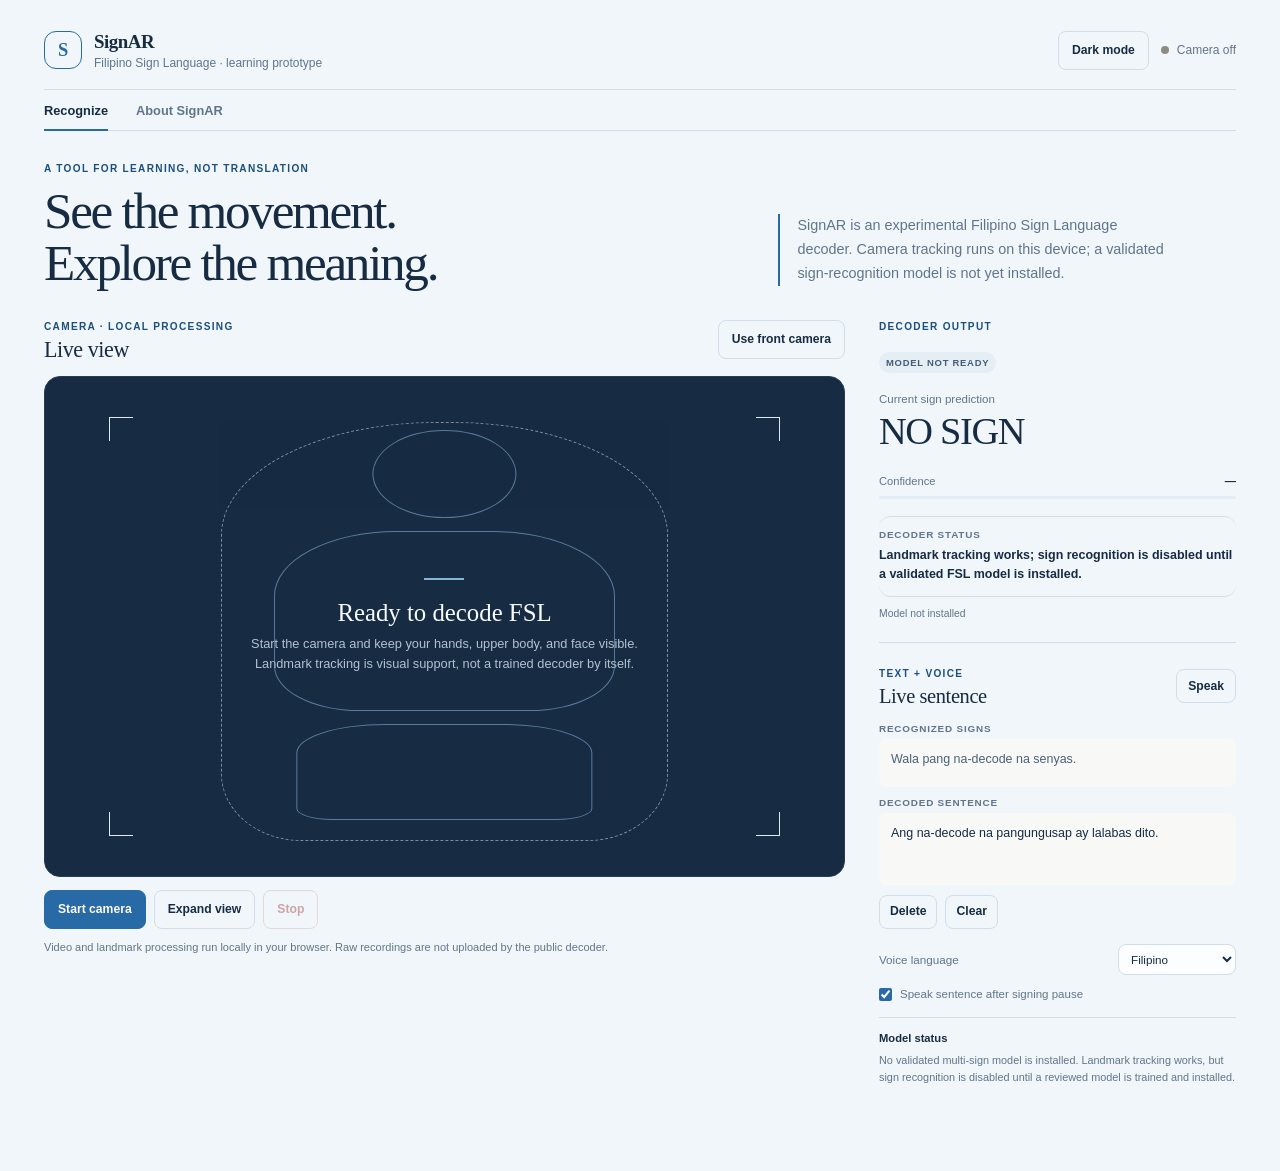
==== SignLanguageAR/index.html @ 0f5cf1ee "Add files via upload" ====
<!DOCTYPE html>
<html lang="fil">
<head>
  <meta charset="UTF-8" />
  <meta name="viewport" content="width=device-width, initial-scale=1, viewport-fit=cover" />
  <meta name="theme-color" content="#286aa5" />
  <meta name="apple-mobile-web-app-capable" content="yes" />
  <meta name="apple-mobile-web-app-status-bar-style" content="black-translucent" />
  <meta name="description" content="SignAR: real-time recognition and augmented reality visualization of Filipino Sign Language for interactive learning and communication." />
  <script src="theme.js"></script>
  <link rel="manifest" href="manifest.webmanifest" />
  <link rel="icon" href="icons/icon.svg" type="image/svg+xml" />
  <link rel="apple-touch-icon" href="icons/icon.svg" />
  <link rel="stylesheet" href="style.css" />
  <title>SignAR | FSL Decoder</title>
</head>
<body>
  <div class="app-shell">
    <header class="topbar">
      <div class="brand">
        <div class="brand-mark" aria-hidden="true">S</div>
        <div><h1>SignAR</h1><p>Filipino Sign Language · learning prototype</p></div>
      </div>
      <div class="top-actions">
        <button class="secondary-btn theme-toggle" id="themeToggle" type="button" aria-label="Switch to dark mode">Dark mode</button>
        <button class="secondary-btn install-btn" id="installBtn" hidden>Install app</button>
        <div class="status-pill" id="cameraStatus"><span></span> Camera off</div>
      </div>
    </header>

    <nav class="main-nav" aria-label="SignAR sections">
      <button class="nav-btn active" data-target="recognizeSection">Recognize</button>
      <button class="nav-btn" data-target="aboutSection">About SignAR</button>
    </nav>

    <main>
      <section id="recognizeSection" class="page-section active-section">
        <div class="intro-banner">
          <div class="intro-copy">
            <span class="eyebrow">A TOOL FOR LEARNING, NOT TRANSLATION</span>
            <h2>See the movement.<br>Explore the meaning.</h2>
          </div>
          <p class="intro-note">SignAR is an experimental Filipino Sign Language decoder. Camera tracking runs on this device; a validated sign-recognition model is not yet installed.</p>
        </div>

        <div class="dashboard">
          <section class="camera-card">
            <div class="section-heading">
              <div><span class="eyebrow">CAMERA · LOCAL PROCESSING</span><h2>Live view</h2></div>
              <button class="secondary-btn" id="switchCameraBtn">Use back camera</button>
            </div>

            <div class="camera-stage" id="cameraStage">
              <video id="video" autoplay playsinline muted></video>
              <canvas id="handCanvas" class="hand-canvas"></canvas>
              <canvas id="poseCanvas" class="hand-canvas pose-canvas" aria-hidden="true"></canvas>
              <div class="position-guide" id="positionGuide" aria-hidden="true"><span></span><span></span><span></span></div>
              <div class="ar-overlay" id="arOverlay">
                <div class="ar-title">FSL</div>
                <div class="ar-sign" id="arSign">Waiting for a sign</div>
                <div class="ar-meaning" id="arMeaning">Show a supported Filipino Sign Language gesture.</div>
              </div>
              <div class="tracking-badge" id="trackingBadge">TRACKING: SEARCHING</div>
              <div class="camera-placeholder" id="cameraPlaceholder">
                <div class="hand-icon" aria-hidden="true"></div>
                <h3>Ready to decode FSL</h3>
                <p>Start the camera and keep your hands, upper body, and face visible. Landmark tracking is visual support, not a trained decoder by itself.</p>
              </div>
              <div class="scan-frame"><span></span><span></span><span></span><span></span></div>
              <div class="live-badge" id="liveBadge">LIVE TRACKING</div>
            </div>

            <div class="camera-actions">
              <button class="primary-btn" id="startCameraBtn">Start camera</button>
              <button class="secondary-btn" id="fullscreenBtn">Expand view</button>
              <button class="danger-btn" id="stopCameraBtn" disabled>Stop</button>
            </div>
            <p class="privacy-note">Video and landmark processing run locally in your browser. Raw recordings are not uploaded by the public decoder.</p>
          </section>

          <aside class="result-column">
            <section class="result-card">
              <span class="eyebrow">DECODER OUTPUT</span>
              <div class="recognition-state" id="recognitionState">SEARCHING</div>
              <div class="result-label">Current sign prediction</div>
              <div class="detected-sign" id="detectedSign">NO SIGN</div>
              <div class="confidence-row"><span>Confidence</span><strong id="confidenceValue">0%</strong></div>
              <div class="progress"><div id="confidenceBar"></div></div>
              <div class="translation-box"><span>Decoder status</span><strong id="translationText">Trained FSL model not installed yet.</strong></div>
              <div class="type-pill" id="typePill">Automatic</div>
            </section>

            <section class="sentence-card">
              <div class="section-heading compact">
                <div><span class="eyebrow">TEXT + VOICE</span><h3>Live sentence</h3></div>
                <button class="secondary-btn speak-btn" id="speakBtn" title="Speak sentence">Speak</button>
              </div>
              <div class="sentence-block">
                <span class="sentence-label">Recognized signs</span>
                <div class="raw-output" id="rawOutput">No confirmed gestures yet.</div>
              </div>
              <div class="sentence-block clean-block">
                <span class="sentence-label">Decoded sentence</span>
                <div class="sentence-output" id="sentenceOutput">Your decoded sentence will appear here.</div>
              </div>
              <div class="sentence-actions">
                <button class="secondary-btn" id="deleteBtn">Delete</button>
                <button class="secondary-btn" id="clearSentenceBtn">Clear</button>
              </div>
              <div class="voice-controls">
                <label class="voice-language" for="voiceLanguage"><span>Voice language</span>
                  <select id="voiceLanguage"><option value="fil" selected>Filipino</option></select>
                </label>
                <label class="speech-toggle"><input type="checkbox" id="autoSpeakToggle" checked /> <span>Speak sentence after signing pause</span></label>
              </div>
              <div class="model-note"><strong>Model status</strong><span id="modelStatus">No validated multi-sign model is installed. Landmark tracking works, but sign recognition is disabled until a reviewed model is trained and installed.</span></div>
            </section>
          </aside>
        </div>
      </section>

      <section id="aboutSection" class="page-section">
        <div class="about-grid">
          <article class="info-card card"><span class="eyebrow">CURRENT STATUS</span><h2>What is SignAR?</h2><p>SignAR is a browser-based Filipino Sign Language decoder prototype. This development version tracks the signer’s hands, body pose, and selected face landmarks, then normalizes their movement into a temporal model input. It does not claim to decode words reliably until the trained model has been built from verified FSL examples and evaluated with unseen signers.</p></article>
          <article class="info-card card"><span class="eyebrow">DECODER PIPELINE</span><h2>How the prototype works</h2><ul><li><strong>Camera:</strong> captures a local video stream without uploading it.</li><li><strong>MediaPipe Holistic:</strong> tracks hands, body pose, and selected face landmarks.</li><li><strong>Shared normalizer:</strong> converts tracking results into 456 values per sampled frame.</li><li><strong>TensorFlow.js:</strong> loads labels and output dimensions from a compatible, validated model manifest.</li><li><strong>Sentence and voice:</strong> appends predicted signs and speaks the sentence after a short pause.</li></ul><p><strong>Model status:</strong> no validated model is installed; sign predictions are unavailable.</p></article>
          <article class="info-card card"><span class="eyebrow">TARGET USERS</span><h2>Who SignAR supports</h2><ul><li>K–12 and secondary students learning Filipino Sign Language.</li><li>Teachers and educators supporting inclusive classroom communication.</li><li>Deaf students who may benefit when classmates and teachers understand more FSL.</li><li>Schools and institutions promoting accessible and inclusive learning.</li></ul></article>
          <article class="info-card card"><span class="eyebrow">EDUCATION + SOCIAL RELEVANCE</span><h2>Why it matters</h2><p>The proposal positions SignAR as an interactive learning and awareness tool intended to support inclusive education and reduce communication barriers between Deaf and non-Deaf individuals.</p><div class="sdg-list"><span>SDG 4 · Quality Education</span><span>SDG 10 · Reduced Inequalities</span><span>SDG 9 · Industry, Innovation and Infrastructure</span></div></article>
        </div>
      </section>
    </main>
  </div>

  <div class="toast" id="toast"></div>
  <script src="./shared/fsl-features.js"></script>
  <script src="script.js"></script>
</body>
</html>
---- SignLanguageAR/style.css ----
:root {
  color-scheme: light;
  --paper: #f1f6fb;
  --surface: #fbfdff;
  --surface-muted: #e4edf5;
  --ink: #172b42;
  --muted: #61758a;
  --rule: #d1dde9;
  --accent: #286aa5;
  --accent-dark: #1b4f7d;
  --green: #4e7862;
  --danger: #a64b50;
  --focus-ring: rgba(40, 106, 165, .32);
  --status-off: #8b8d82;
  --button-accent: #286aa5;
  --button-accent-hover: #1b4f7d;
  --button-accent-text: #fffaf3;
  --stage-bg: #172b42;
  --stage-border: #263d55;
  --stage-text: #d4e0eb;
  --stage-heading: #f7fbff;
  --stage-muted: #b3c2d0;
  --stage-accent: #85b4da;
  --badge-bg: rgba(23, 43, 66, .9);
  --badge-detected: rgba(49, 91, 73, .94);
  --danger-border: #d9b8af;
  --danger-hover-bg: #f3e7e2;
  --warning-accent: #ad741e;
  --warning-bg: #f1e8d4;
  --warning-text: #755019;
  --warning-state-text: #80591c;
  --state-bg: #e5edf5;
  --state-text: #465e75;
  --success-bg: #e2e9df;
  --success-text: #3e6349;
  --output-bg: rgba(251, 250, 246, .72);
  --output-text: #4b6176;
  --info-text: #4f6479;
  --guide-border: rgba(207, 225, 239, .7);
  --guide-ring: rgba(135, 180, 218, .76);
  --overlay-border: rgba(220, 232, 242, .38);
  --overlay-bg: rgba(23, 43, 66, .9);
  --overlay-text: #f7fbff;
  --overlay-title: #a8c9e4;
  --overlay-muted: #d3e0eb;
  --toast-bg: var(--ink);
  --toast-text: var(--surface);
  --serif: Georgia, "Times New Roman", serif;
  --sans: "Segoe UI", "Helvetica Neue", Arial, sans-serif;
}

:root[data-theme="dark"] {
  color-scheme: dark;
  --paper: #0d1928;
  --surface: #15283c;
  --surface-muted: #20384f;
  --ink: #edf5fb;
  --muted: #a6bacb;
  --rule: #304b64;
  --accent: #8dbce0;
  --accent-dark: #b7d5eb;
  --green: #9ccdb5;
  --danger: #e3969a;
  --focus-ring: rgba(114, 169, 210, .55);
  --status-off: #71869b;
  --button-accent: #286aa5;
  --button-accent-hover: #1b4f7d;
  --button-accent-text: #ffffff;
  --stage-bg: #071523;
  --stage-border: #2d4961;
  --stage-text: #dce8f2;
  --stage-heading: #f7fbff;
  --stage-muted: #b3c2d0;
  --stage-accent: #85b4da;
  --badge-bg: rgba(7, 21, 35, .9);
  --badge-detected: rgba(34, 74, 57, .96);
  --danger-border: #684149;
  --danger-hover-bg: #3a252d;
  --warning-accent: #d3ad65;
  --warning-bg: #433a28;
  --warning-text: #f0d7a4;
  --warning-state-text: #f0d7a4;
  --state-bg: #20384f;
  --state-text: #d2e1ed;
  --success-bg: #203d3a;
  --success-text: #9ccdb5;
  --output-bg: #12263b;
  --output-text: #c4d4e2;
  --info-text: #bdcedd;
  --guide-border: rgba(207, 225, 239, .38);
  --guide-ring: rgba(135, 180, 218, .62);
  --overlay-border: rgba(220, 232, 242, .28);
  --overlay-bg: rgba(7, 21, 35, .94);
  --overlay-text: #f7fbff;
  --overlay-title: #a8c9e4;
  --overlay-muted: #d3e0eb;
  --toast-bg: #e8f1f8;
  --toast-text: #172b42;
}

* { box-sizing: border-box; }

html {
  background: var(--paper);
  scroll-behavior: smooth;
}

body {
  min-height: 100vh;
  margin: 0;
  padding: env(safe-area-inset-top) 0 env(safe-area-inset-bottom);
  background: var(--paper);
  color: var(--ink);
  font-family: var(--sans);
  -webkit-font-smoothing: antialiased;
}

button, input, select { font: inherit; }
button { cursor: pointer; }
button:disabled { cursor: not-allowed; opacity: .48; }
button:focus-visible, select:focus-visible, input:focus-visible {
  outline: 3px solid var(--focus-ring);
  outline-offset: 3px;
}
[hidden] { display: none !important; }

.app-shell {
  width: min(1440px, calc(100% - clamp(32px, 7vw, 88px)));
  margin: 0 auto;
  padding: 28px 0 64px;
}

.topbar {
  min-height: 62px;
  display: flex;
  flex-wrap: wrap;
  align-items: center;
  justify-content: space-between;
  gap: 20px;
  border-bottom: 1px solid var(--rule);
  padding-bottom: 17px;
}

.brand { display: flex; align-items: center; gap: 12px; }
.brand-mark {
  width: 38px;
  height: 38px;
  display: grid;
  place-items: center;
  border: 1px solid var(--accent);
  color: var(--accent);
  font: 700 1.15rem var(--serif);
}
.brand h1 {
  margin: 0;
  font: 700 1.18rem var(--serif);
  letter-spacing: -.025em;
}
.brand p { margin: 3px 0 0; color: var(--muted); font-size: .75rem; }
.top-actions { display: flex; align-items: center; justify-content: flex-end; gap: 12px; flex-wrap: wrap; }

.status-pill {
  display: inline-flex;
  align-items: center;
  gap: 8px;
  color: var(--muted);
  font-size: .75rem;
  white-space: nowrap;
}
.status-pill span {
  width: 8px;
  height: 8px;
  border-radius: 50%;
  background: var(--status-off);
}
.status-pill.online { color: var(--green); }
.status-pill.online span { background: var(--green); }

.main-nav {
  display: flex;
  gap: 28px;
  margin: 0 0 27px;
  border-bottom: 1px solid var(--rule);
}
.nav-btn {
  position: relative;
  padding: 13px 0 12px;
  border: 0;
  background: transparent;
  color: var(--muted);
  font-size: .8rem;
  font-weight: 650;
}
.nav-btn.active { color: var(--ink); }
.nav-btn.active::after {
  position: absolute;
  right: 0;
  bottom: -1px;
  left: 0;
  height: 2px;
  background: var(--accent);
  content: "";
}
.page-section { display: none; }
.page-section.active-section { display: block; }

.intro-banner {
  display: grid;
  grid-template-columns: minmax(0, 1.2fr) minmax(250px, .8fr);
  align-items: end;
  gap: 48px;
  padding: 0 0 26px;
}
.eyebrow {
  color: var(--accent-dark);
  font-size: .63rem;
  font-weight: 750;
  letter-spacing: .13em;
  line-height: 1.4;
  text-transform: uppercase;
}
.intro-banner h2 {
  margin: 9px 0 0;
  font: 400 clamp(2.15rem, 4vw, 3.65rem)/1.02 var(--serif);
  letter-spacing: -.045em;
}
.intro-note {
  max-width: 390px;
  margin: 0 0 4px;
  padding-left: 17px;
  border-left: 2px solid var(--accent);
  color: var(--muted);
  font-size: .9rem;
  line-height: 1.65;
}

.dashboard {
  display: grid;
  grid-template-columns: minmax(0, 1.75fr) minmax(310px, .78fr);
  align-items: start;
  gap: 34px;
}
.camera-card { min-width: 0; }
.section-heading {
  display: flex;
  align-items: center;
  justify-content: space-between;
  gap: 16px;
  margin-bottom: 13px;
}
.section-heading h2, .section-heading h3 {
  margin: 3px 0 0;
  font: 400 1.38rem/1.2 var(--serif);
  letter-spacing: -.02em;
}
.section-heading h3 { font-size: 1.28rem; }
.section-heading.compact { margin-bottom: 14px; }

.camera-stage {
  position: relative;
  overflow: hidden;
  width: 100%;
  min-width: 0;
  aspect-ratio: 16 / 10;
  border: 1px solid var(--stage-border);
  background: var(--stage-bg);
}
video { display: none; width: 100%; height: 100%; object-fit: cover; }
video.active { display: block; }
video.mirror { transform: scaleX(-1); }
.camera-placeholder {
  position: absolute;
  inset: 0;
  display: flex;
  flex-direction: column;
  align-items: center;
  justify-content: center;
  padding: 24px;
  color: var(--stage-text);
  text-align: center;
}
.camera-placeholder h3 {
  margin: 0 0 7px;
  color: var(--stage-heading);
  font: 400 1.55rem var(--serif);
}
.camera-placeholder p {
  max-width: 430px;
  margin: 0;
  color: var(--stage-muted);
  font-size: .8rem;
  line-height: 1.6;
}
.hand-icon {
  width: 40px;
  height: 2px;
  margin-bottom: 19px;
  background: var(--stage-accent);
}
.hand-canvas {
  position: absolute;
  z-index: 3;
  inset: 0;
  width: 100%;
  height: 100%;
  pointer-events: none;
}
.hand-canvas.mirror { transform: scaleX(-1); }
.scan-frame {
  position: absolute;
  z-index: 2;
  inset: 8%;
  pointer-events: none;
}
.scan-frame span { position: absolute; width: 24px; height: 24px; }
.scan-frame span:nth-child(1) { top: 0; left: 0; border-top: 1px solid #dce8f2; border-left: 1px solid #dce8f2; }
.scan-frame span:nth-child(2) { top: 0; right: 0; border-top: 1px solid #dce8f2; border-right: 1px solid #dce8f2; }
.scan-frame span:nth-child(3) { bottom: 0; left: 0; border-bottom: 1px solid #dce8f2; border-left: 1px solid #dce8f2; }
.scan-frame span:nth-child(4) { right: 0; bottom: 0; border-right: 1px solid #dce8f2; border-bottom: 1px solid #dce8f2; }
.tracking-badge, .live-badge {
  position: absolute;
  z-index: 5;
  top: 13px;
  display: none;
  padding: 6px 8px;
  background: var(--badge-bg);
  color: var(--stage-heading);
  font-size: .59rem;
  font-weight: 700;
  letter-spacing: .08em;
}
.tracking-badge { right: 13px; }
.live-badge { left: 13px; }
.tracking-badge.show, .live-badge.show { display: block; }
.tracking-badge.detected { background: var(--badge-detected); }
.camera-stage:fullscreen { width: 100vw; height: 100vh; aspect-ratio: auto; }
.camera-stage:fullscreen video, .camera-stage:fullscreen canvas { width: 100%; height: 100%; }

.camera-actions, .sentence-actions { display: flex; flex-wrap: wrap; gap: 8px; }
.camera-actions { margin-top: 13px; }
.primary-btn, .secondary-btn, .danger-btn {
  min-height: 39px;
  padding: 9px 13px;
  border: 1px solid var(--rule);
  border-radius: 2px;
  background: transparent;
  color: var(--ink);
  font-size: .76rem;
  font-weight: 650;
  line-height: 1.2;
  transition: background-color .16s ease, border-color .16s ease, color .16s ease;
}
.primary-btn {
  border-color: var(--button-accent);
  background: var(--button-accent);
  color: var(--button-accent-text);
}
.primary-btn:hover:not(:disabled) { border-color: var(--button-accent-hover); background: var(--button-accent-hover); }
.secondary-btn:hover:not(:disabled) { border-color: var(--ink); background: var(--surface-muted); }
.danger-btn { border-color: var(--danger-border); color: var(--danger); }
.danger-btn:hover:not(:disabled) { border-color: var(--danger); background: var(--danger-hover-bg); }
.privacy-note {
  margin: 10px 0 0;
  color: var(--muted);
  font-size: .69rem;
  line-height: 1.5;
}
.result-column { min-width: 0; }
.result-card, .sentence-card {
  padding: 0 0 21px;
  border-bottom: 1px solid var(--rule);
}
.recognition-state {
  display: table;
  margin-top: 18px;
  padding: 5px 7px;
  background: var(--state-bg);
  color: var(--state-text);
  font-size: .59rem;
  font-weight: 750;
  letter-spacing: .08em;
}
.recognition-state.verifying { background: var(--warning-bg); color: var(--warning-state-text); }
.recognition-state.confirmed { background: var(--success-bg); color: var(--success-text); }
.recognition-state.locked { background: var(--state-bg); color: var(--state-text); }
.result-label {
  margin-top: 20px;
  color: var(--muted);
  font-size: .72rem;
}
.detected-sign {
  min-height: 48px;
  margin: 5px 0 17px;
  font: 400 clamp(1.7rem, 3vw, 2.45rem)/1.1 var(--serif);
  letter-spacing: -.035em;
  overflow-wrap: anywhere;
}
.confidence-row {
  display: flex;
  justify-content: space-between;
  color: var(--muted);
  font-size: .7rem;
}
.confidence-row strong { color: var(--ink); font-weight: 650; }
.progress { height: 3px; margin: 9px 0 17px; background: var(--surface-muted); }
.progress div {
  width: 0;
  height: 100%;
  background: var(--accent);
  transition: width .2s ease;
}
.translation-box {
  padding: 12px 0;
  border-top: 1px solid var(--rule);
  border-bottom: 1px solid var(--rule);
}
.translation-box span, .sentence-label {
  display: block;
  margin-bottom: 5px;
  color: var(--muted);
  font-size: .62rem;
  font-weight: 700;
  letter-spacing: .08em;
  text-transform: uppercase;
}
.translation-box strong { font-size: .78rem; font-weight: 600; line-height: 1.5; }
.type-pill {
  display: inline-block;
  margin-top: 11px;
  color: var(--muted);
  font-size: .65rem;
}
.sentence-card { padding-top: 20px; border-bottom: 0; }
.section-heading.compact {
  display: flex;
  flex-direction: row;
  align-items: center;
}
.speak-btn { min-height: 34px; padding: 6px 11px; }
.sentence-block { margin-top: 14px; }
.raw-output, .sentence-output {
  min-height: 48px;
  padding: 11px 12px;
  background: var(--output-bg);
  color: var(--output-text);
  font-size: .78rem;
  line-height: 1.55;
  overflow-wrap: anywhere;
}
.sentence-output { min-height: 72px; color: var(--ink); }
.clean-block { margin-top: 10px; }
.sentence-actions { margin-top: 10px; }
.sentence-actions .secondary-btn { min-height: 34px; padding: 6px 10px; }
.voice-controls { display: grid; gap: 9px; margin-top: 15px; }
.voice-language {
  display: flex;
  align-items: center;
  justify-content: space-between;
  gap: 12px;
  color: var(--muted);
  font-size: .73rem;
}
.voice-language select {
  min-width: 118px;
  padding: 7px 8px;
  border: 1px solid var(--rule);
  border-radius: 2px;
  background: var(--surface);
  color: var(--ink);
  font-size: .73rem;
}
.speech-toggle {
  display: flex;
  align-items: flex-start;
  gap: 8px;
  margin-top: 2px;
  color: var(--muted);
  font-size: .72rem;
  line-height: 1.45;
}
.speech-toggle input { margin: 2px 0 0; accent-color: var(--accent); }
.model-note {
  display: grid;
  gap: 4px;
  margin-top: 15px;
  padding-top: 12px;
  border-top: 1px solid var(--rule);
  color: var(--muted);
  font-size: .68rem;
  line-height: 1.55;
}
.model-note strong { color: var(--ink); font-size: .7rem; }
.model-note code, code {
  padding: 1px 4px;
  background: var(--surface-muted);
  color: var(--ink);
  font-family: Consolas, "Courier New", monospace;
  font-size: .9em;
}

.about-grid { display: grid; grid-template-columns: repeat(2, minmax(0, 1fr)); gap: 0 38px; }
.info-card { padding: 22px 0; border-bottom: 1px solid var(--rule); }
.info-card h2 {
  margin: 6px 0 11px;
  font: 400 1.65rem/1.15 var(--serif);
  letter-spacing: -.03em;
}
.info-card p, .info-card li {
  color: var(--info-text);
  font-size: .84rem;
  line-height: 1.7;
}
.info-card ul { margin: 0; padding-left: 18px; }
.info-card li + li { margin-top: 5px; }
.sdg-list { display: flex; flex-wrap: wrap; gap: 8px 15px; margin-top: 14px; }
.sdg-list span { color: var(--accent-dark); font-size: .7rem; font-weight: 650; }

.position-guide {
  position: absolute;
  z-index: 2;
  inset: 9% 22% 7%;
  opacity: .78;
  pointer-events: none;
  transition: opacity .25s ease;
}
.position-guide.is-hidden { opacity: 0; }
.position-guide::before {
  position: absolute;
  inset: 0;
  border: 1px dashed var(--guide-border);
  border-radius: 48% 48% 18% 18% / 27% 27% 16% 16%;
  content: "";
}
.position-guide span {
  position: absolute;
  top: 2%;
  left: 50%;
  width: 32%;
  height: 21%;
  border: 1px solid var(--guide-ring);
  border-radius: 50%;
  transform: translateX(-50%);
}
.position-guide span:nth-child(2) { top: 26%; width: 76%; height: 43%; border-radius: 36% 36% 25% 25%; }
.position-guide span:nth-child(3) { top: 72%; width: 66%; height: 23%; border-radius: 30% 30% 12% 12%; }
.ar-overlay {
  position: absolute;
  z-index: 4;
  top: 16%;
  left: 50%;
  min-width: 190px;
  max-width: 72%;
  padding: 12px 14px;
  border: 1px solid var(--overlay-border);
  background: var(--overlay-bg);
  color: var(--overlay-text);
  text-align: center;
  opacity: 0;
  pointer-events: none;
  transform: translate(-50%, -8px);
  transition: opacity .18s ease, transform .18s ease;
}
.ar-overlay.active { opacity: 1; transform: translate(-50%, 0); }
.ar-title { color: var(--overlay-title); font-size: .59rem; font-weight: 750; letter-spacing: .14em; }
.ar-sign { margin-top: 3px; font: 400 1.35rem var(--serif); }
.ar-meaning { margin-top: 4px; color: var(--overlay-muted); font-size: .75rem; }

.toast {
  position: fixed;
  z-index: 50;
  bottom: 22px;
  left: 50%;
  max-width: min(90vw, 560px);
  padding: 10px 14px;
  background: var(--toast-bg);
  color: var(--toast-text);
  font-size: .78rem;
  text-align: center;
  opacity: 0;
  pointer-events: none;
  transform: translate(-50%, 12px);
  transition: opacity .2s ease, transform .2s ease;
}
.toast.show { opacity: 1; transform: translate(-50%, 0); }

@media (min-width: 1500px) {
  .app-shell { width: min(1480px, calc(100% - 120px)); }
}
@media (max-width: 900px) {
  .app-shell { width: calc(100% - 48px); }
  .dashboard { grid-template-columns: minmax(0, 1.3fr) minmax(275px, .8fr); gap: 24px; }
  .intro-banner { gap: 28px; }
  .camera-stage { aspect-ratio: 4 / 3; }
  .about-grid { grid-template-columns: 1fr; }
}
@media (max-width: 680px) {
  .app-shell { width: calc(100% - 32px); padding: 15px 0 40px; }
  .topbar { min-height: 54px; flex-wrap: wrap; padding-bottom: 13px; }
  .brand { gap: 9px; }
  .brand-mark { width: 34px; height: 34px; }
  .brand h1 { font-size: 1.05rem; }
  .brand p { max-width: 210px; font-size: .66rem; }
  .top-actions { gap: 8px; }
  .top-actions .secondary-btn { min-height: 34px; padding: 6px 8px; font-size: .67rem; }
  .status-pill { gap: 6px; font-size: .66rem; }
  .main-nav { position: sticky; z-index: 20; top: 0; gap: 22px; margin-bottom: 22px; background: var(--paper); }
  .nav-btn { padding: 11px 0 10px; font-size: .73rem; }
  .intro-banner { grid-template-columns: 1fr; gap: 14px; padding-bottom: 22px; }
  .intro-banner h2 { font-size: clamp(2.1rem, 10vw, 2.75rem); }
  .intro-note { max-width: 440px; font-size: .81rem; }
  .dashboard { grid-template-columns: 1fr; gap: 25px; }
  .section-heading { align-items: end; gap: 9px; }
  .section-heading h2 { font-size: 1.25rem; }
  .section-heading > .secondary-btn { min-height: 34px; padding: 7px 9px; font-size: .68rem; }
  .camera-stage { aspect-ratio: 3 / 4; min-height: 50vh; max-height: 70vh; }
  .camera-placeholder { padding: 18px; }
  .camera-placeholder h3 { font-size: 1.35rem; }
  .camera-placeholder p { font-size: .74rem; }
  .camera-actions { display: grid; grid-template-columns: 1fr 1fr; }
  .camera-actions .primary-btn { grid-column: 1 / -1; }
  .camera-actions button { padding: 8px 9px; font-size: .7rem; }
  .result-column { display: grid; grid-template-columns: 1fr; }
  .result-card { padding-bottom: 17px; }
  .sentence-card { padding-top: 17px; }
  .detected-sign { font-size: 2rem; }
  .tracking-badge { max-width: 62%; overflow: hidden; white-space: nowrap; text-overflow: ellipsis; }
  .position-guide { inset: 8% 15% 5%; }
  .position-guide span:nth-child(2) { width: 82%; }
  .ar-overlay { top: 12%; min-width: 160px; }
  .ar-sign { font-size: 1.15rem; }
}
@media (prefers-reduced-motion: reduce) {
  *, *::before, *::after { scroll-behavior: auto !important; transition-duration: .01ms !important; }
}

:root {
  --radius-control: 8px;
  --radius-surface: 12px;
  --radius-stage: 16px;
}

.brand-mark { border-radius: var(--radius-surface); }
.status-pill { border-radius: 999px; }
.nav-btn { border-radius: var(--radius-control); }
.camera-stage { border-radius: var(--radius-stage); }
.camera-stage:fullscreen { border-radius: 0; }
.tracking-badge, .live-badge { border-radius: 6px; }
.primary-btn, .secondary-btn, .danger-btn, .icon-btn,
.voice-language select, .raw-output, .sentence-output {
  border-radius: var(--radius-control);
}
.recognition-state, .type-pill { border-radius: 999px; }
.translation-box, .ar-overlay, .toast { border-radius: var(--radius-surface); }
.progress { border-radius: 999px; }
.progress div { border-radius: inherit; }
.model-note code, code { border-radius: 4px; }
.speech-toggle input { border-radius: 3px; }
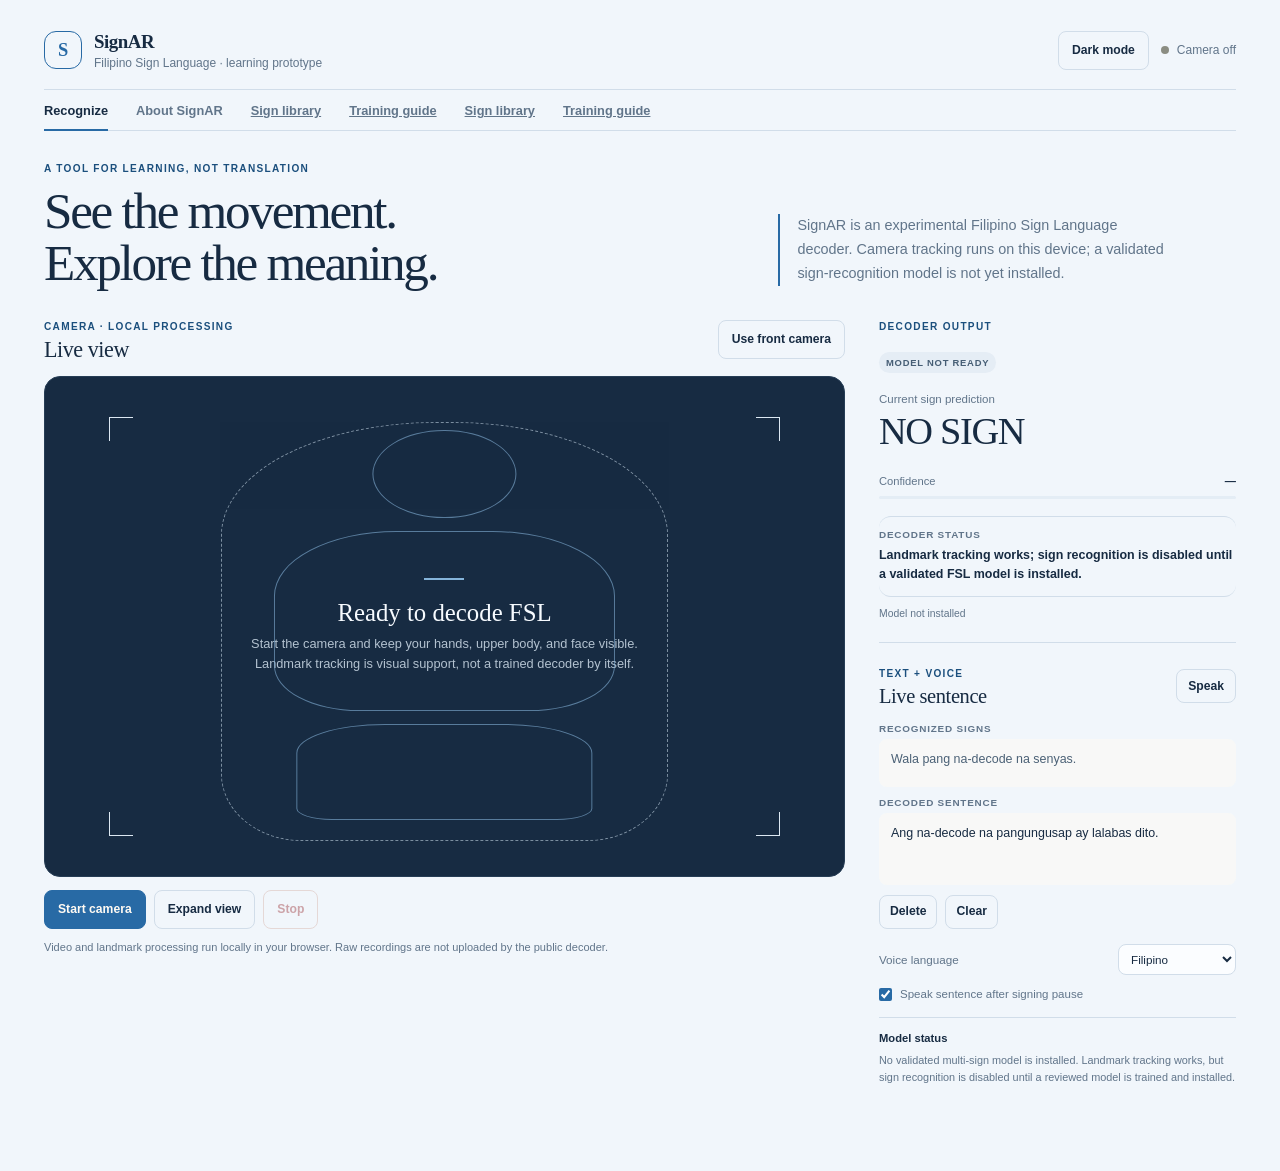
==== commit 9817c4ce: "Add visible library and training navigation links to the main page" ====
--- a/SignLanguageAR/index.html
+++ b/SignLanguageAR/index.html
@@ -1,137 +1,139 @@
-<!DOCTYPE html>
-<html lang="fil">
-<head>
-  <meta charset="UTF-8" />
-  <meta name="viewport" content="width=device-width, initial-scale=1, viewport-fit=cover" />
-  <meta name="theme-color" content="#286aa5" />
-  <meta name="apple-mobile-web-app-capable" content="yes" />
-  <meta name="apple-mobile-web-app-status-bar-style" content="black-translucent" />
-  <meta name="description" content="SignAR: real-time recognition and augmented reality visualization of Filipino Sign Language for interactive learning and communication." />
-  <script src="theme.js"></script>
-  <link rel="manifest" href="manifest.webmanifest" />
-  <link rel="icon" href="icons/icon.svg" type="image/svg+xml" />
-  <link rel="apple-touch-icon" href="icons/icon.svg" />
-  <link rel="stylesheet" href="style.css" />
-  <title>SignAR | FSL Decoder</title>
-</head>
-<body>
-  <div class="app-shell">
-    <header class="topbar">
-      <div class="brand">
-        <div class="brand-mark" aria-hidden="true">S</div>
-        <div><h1>SignAR</h1><p>Filipino Sign Language · learning prototype</p></div>
-      </div>
-      <div class="top-actions">
-        <button class="secondary-btn theme-toggle" id="themeToggle" type="button" aria-label="Switch to dark mode">Dark mode</button>
-        <button class="secondary-btn install-btn" id="installBtn" hidden>Install app</button>
-        <div class="status-pill" id="cameraStatus"><span></span> Camera off</div>
-      </div>
-    </header>
-
-    <nav class="main-nav" aria-label="SignAR sections">
-      <button class="nav-btn active" data-target="recognizeSection">Recognize</button>
-      <button class="nav-btn" data-target="aboutSection">About SignAR</button>
-    </nav>
-
-    <main>
-      <section id="recognizeSection" class="page-section active-section">
-        <div class="intro-banner">
-          <div class="intro-copy">
-            <span class="eyebrow">A TOOL FOR LEARNING, NOT TRANSLATION</span>
-            <h2>See the movement.<br>Explore the meaning.</h2>
-          </div>
-          <p class="intro-note">SignAR is an experimental Filipino Sign Language decoder. Camera tracking runs on this device; a validated sign-recognition model is not yet installed.</p>
-        </div>
-
-        <div class="dashboard">
-          <section class="camera-card">
-            <div class="section-heading">
-              <div><span class="eyebrow">CAMERA · LOCAL PROCESSING</span><h2>Live view</h2></div>
-              <button class="secondary-btn" id="switchCameraBtn">Use back camera</button>
-            </div>
-
-            <div class="camera-stage" id="cameraStage">
-              <video id="video" autoplay playsinline muted></video>
-              <canvas id="handCanvas" class="hand-canvas"></canvas>
-              <canvas id="poseCanvas" class="hand-canvas pose-canvas" aria-hidden="true"></canvas>
-              <div class="position-guide" id="positionGuide" aria-hidden="true"><span></span><span></span><span></span></div>
-              <div class="ar-overlay" id="arOverlay">
-                <div class="ar-title">FSL</div>
-                <div class="ar-sign" id="arSign">Waiting for a sign</div>
-                <div class="ar-meaning" id="arMeaning">Show a supported Filipino Sign Language gesture.</div>
-              </div>
-              <div class="tracking-badge" id="trackingBadge">TRACKING: SEARCHING</div>
-              <div class="camera-placeholder" id="cameraPlaceholder">
-                <div class="hand-icon" aria-hidden="true"></div>
-                <h3>Ready to decode FSL</h3>
-                <p>Start the camera and keep your hands, upper body, and face visible. Landmark tracking is visual support, not a trained decoder by itself.</p>
-              </div>
-              <div class="scan-frame"><span></span><span></span><span></span><span></span></div>
-              <div class="live-badge" id="liveBadge">LIVE TRACKING</div>
-            </div>
-
-            <div class="camera-actions">
-              <button class="primary-btn" id="startCameraBtn">Start camera</button>
-              <button class="secondary-btn" id="fullscreenBtn">Expand view</button>
-              <button class="danger-btn" id="stopCameraBtn" disabled>Stop</button>
-            </div>
-            <p class="privacy-note">Video and landmark processing run locally in your browser. Raw recordings are not uploaded by the public decoder.</p>
-          </section>
-
-          <aside class="result-column">
-            <section class="result-card">
-              <span class="eyebrow">DECODER OUTPUT</span>
-              <div class="recognition-state" id="recognitionState">SEARCHING</div>
-              <div class="result-label">Current sign prediction</div>
-              <div class="detected-sign" id="detectedSign">NO SIGN</div>
-              <div class="confidence-row"><span>Confidence</span><strong id="confidenceValue">0%</strong></div>
-              <div class="progress"><div id="confidenceBar"></div></div>
-              <div class="translation-box"><span>Decoder status</span><strong id="translationText">Trained FSL model not installed yet.</strong></div>
-              <div class="type-pill" id="typePill">Automatic</div>
-            </section>
-
-            <section class="sentence-card">
-              <div class="section-heading compact">
-                <div><span class="eyebrow">TEXT + VOICE</span><h3>Live sentence</h3></div>
-                <button class="secondary-btn speak-btn" id="speakBtn" title="Speak sentence">Speak</button>
-              </div>
-              <div class="sentence-block">
-                <span class="sentence-label">Recognized signs</span>
-                <div class="raw-output" id="rawOutput">No confirmed gestures yet.</div>
-              </div>
-              <div class="sentence-block clean-block">
-                <span class="sentence-label">Decoded sentence</span>
-                <div class="sentence-output" id="sentenceOutput">Your decoded sentence will appear here.</div>
-              </div>
-              <div class="sentence-actions">
-                <button class="secondary-btn" id="deleteBtn">Delete</button>
-                <button class="secondary-btn" id="clearSentenceBtn">Clear</button>
-              </div>
-              <div class="voice-controls">
-                <label class="voice-language" for="voiceLanguage"><span>Voice language</span>
-                  <select id="voiceLanguage"><option value="fil" selected>Filipino</option></select>
-                </label>
-                <label class="speech-toggle"><input type="checkbox" id="autoSpeakToggle" checked /> <span>Speak sentence after signing pause</span></label>
-              </div>
-              <div class="model-note"><strong>Model status</strong><span id="modelStatus">No validated multi-sign model is installed. Landmark tracking works, but sign recognition is disabled until a reviewed model is trained and installed.</span></div>
-            </section>
-          </aside>
-        </div>
-      </section>
-
-      <section id="aboutSection" class="page-section">
-        <div class="about-grid">
-          <article class="info-card card"><span class="eyebrow">CURRENT STATUS</span><h2>What is SignAR?</h2><p>SignAR is a browser-based Filipino Sign Language decoder prototype. This development version tracks the signer’s hands, body pose, and selected face landmarks, then normalizes their movement into a temporal model input. It does not claim to decode words reliably until the trained model has been built from verified FSL examples and evaluated with unseen signers.</p></article>
-          <article class="info-card card"><span class="eyebrow">DECODER PIPELINE</span><h2>How the prototype works</h2><ul><li><strong>Camera:</strong> captures a local video stream without uploading it.</li><li><strong>MediaPipe Holistic:</strong> tracks hands, body pose, and selected face landmarks.</li><li><strong>Shared normalizer:</strong> converts tracking results into 456 values per sampled frame.</li><li><strong>TensorFlow.js:</strong> loads labels and output dimensions from a compatible, validated model manifest.</li><li><strong>Sentence and voice:</strong> appends predicted signs and speaks the sentence after a short pause.</li></ul><p><strong>Model status:</strong> no validated model is installed; sign predictions are unavailable.</p></article>
-          <article class="info-card card"><span class="eyebrow">TARGET USERS</span><h2>Who SignAR supports</h2><ul><li>K–12 and secondary students learning Filipino Sign Language.</li><li>Teachers and educators supporting inclusive classroom communication.</li><li>Deaf students who may benefit when classmates and teachers understand more FSL.</li><li>Schools and institutions promoting accessible and inclusive learning.</li></ul></article>
-          <article class="info-card card"><span class="eyebrow">EDUCATION + SOCIAL RELEVANCE</span><h2>Why it matters</h2><p>The proposal positions SignAR as an interactive learning and awareness tool intended to support inclusive education and reduce communication barriers between Deaf and non-Deaf individuals.</p><div class="sdg-list"><span>SDG 4 · Quality Education</span><span>SDG 10 · Reduced Inequalities</span><span>SDG 9 · Industry, Innovation and Infrastructure</span></div></article>
-        </div>
-      </section>
-    </main>
-  </div>
-
-  <div class="toast" id="toast"></div>
-  <script src="./shared/fsl-features.js"></script>
-  <script src="script.js"></script>
-</body>
-</html>
+<!DOCTYPE html>
+<html lang="fil">
+<head>
+  <meta charset="UTF-8" />
+  <meta name="viewport" content="width=device-width, initial-scale=1, viewport-fit=cover" />
+  <meta name="theme-color" content="#286aa5" />
+  <meta name="apple-mobile-web-app-capable" content="yes" />
+  <meta name="apple-mobile-web-app-status-bar-style" content="black-translucent" />
+  <meta name="description" content="SignAR: real-time recognition and augmented reality visualization of Filipino Sign Language for interactive learning and communication." />
+  <script src="theme.js"></script>
+  <link rel="manifest" href="manifest.webmanifest" />
+  <link rel="icon" href="icons/icon.svg" type="image/svg+xml" />
+  <link rel="apple-touch-icon" href="icons/icon.svg" />
+  <link rel="stylesheet" href="style.css" />
+  <title>SignAR | FSL Decoder</title>
+</head>
+<body>
+  <div class="app-shell">
+    <header class="topbar">
+      <div class="brand">
+        <div class="brand-mark" aria-hidden="true">S</div>
+        <div><h1>SignAR</h1><p>Filipino Sign Language · learning prototype</p></div>
+      </div>
+      <div class="top-actions">
+        <button class="secondary-btn theme-toggle" id="themeToggle" type="button" aria-label="Switch to dark mode">Dark mode</button>
+        <button class="secondary-btn install-btn" id="installBtn" hidden>Install app</button>
+        <div class="status-pill" id="cameraStatus"><span></span> Camera off</div>
+      </div>
+    </header>
+
+    <nav class="main-nav" aria-label="SignAR sections">
+      <button class="nav-btn active" data-target="recognizeSection">Recognize</button>
+      <button class="nav-btn" data-target="aboutSection">About SignAR</button>
+      <a class="nav-btn" href="./library.html">Sign library</a>
+      <a class="nav-btn" href="https://github.com/SignAR007/SignARr/tree/main/SignAR_FSL_Training_Tools_Video_Import_v5" target="_blank" rel="noopener noreferrer">Training guide</a>
+    </nav>
+
+    <main>
+      <section id="recognizeSection" class="page-section active-section">
+        <div class="intro-banner">
+          <div class="intro-copy">
+            <span class="eyebrow">A TOOL FOR LEARNING, NOT TRANSLATION</span>
+            <h2>See the movement.<br>Explore the meaning.</h2>
+          </div>
+          <p class="intro-note">SignAR is an experimental Filipino Sign Language decoder. Camera tracking runs on this device; a validated sign-recognition model is not yet installed.</p>
+        </div>
+
+        <div class="dashboard">
+          <section class="camera-card">
+            <div class="section-heading">
+              <div><span class="eyebrow">CAMERA · LOCAL PROCESSING</span><h2>Live view</h2></div>
+              <button class="secondary-btn" id="switchCameraBtn">Use back camera</button>
+            </div>
+
+            <div class="camera-stage" id="cameraStage">
+              <video id="video" autoplay playsinline muted></video>
+              <canvas id="handCanvas" class="hand-canvas"></canvas>
+              <canvas id="poseCanvas" class="hand-canvas pose-canvas" aria-hidden="true"></canvas>
+              <div class="position-guide" id="positionGuide" aria-hidden="true"><span></span><span></span><span></span></div>
+              <div class="ar-overlay" id="arOverlay">
+                <div class="ar-title">FSL</div>
+                <div class="ar-sign" id="arSign">Waiting for a sign</div>
+                <div class="ar-meaning" id="arMeaning">Show a supported Filipino Sign Language gesture.</div>
+              </div>
+              <div class="tracking-badge" id="trackingBadge">TRACKING: SEARCHING</div>
+              <div class="camera-placeholder" id="cameraPlaceholder">
+                <div class="hand-icon" aria-hidden="true"></div>
+                <h3>Ready to decode FSL</h3>
+                <p>Start the camera and keep your hands, upper body, and face visible. Landmark tracking is visual support, not a trained decoder by itself.</p>
+              </div>
+              <div class="scan-frame"><span></span><span></span><span></span><span></span></div>
+              <div class="live-badge" id="liveBadge">LIVE TRACKING</div>
+            </div>
+
+            <div class="camera-actions">
+              <button class="primary-btn" id="startCameraBtn">Start camera</button>
+              <button class="secondary-btn" id="fullscreenBtn">Expand view</button>
+              <button class="danger-btn" id="stopCameraBtn" disabled>Stop</button>
+            </div>
+            <p class="privacy-note">Video and landmark processing run locally in your browser. Raw recordings are not uploaded by the public decoder.</p>
+          </section>
+
+          <aside class="result-column">
+            <section class="result-card">
+              <span class="eyebrow">DECODER OUTPUT</span>
+              <div class="recognition-state" id="recognitionState">SEARCHING</div>
+              <div class="result-label">Current sign prediction</div>
+              <div class="detected-sign" id="detectedSign">NO SIGN</div>
+              <div class="confidence-row"><span>Confidence</span><strong id="confidenceValue">0%</strong></div>
+              <div class="progress"><div id="confidenceBar"></div></div>
+              <div class="translation-box"><span>Decoder status</span><strong id="translationText">Trained FSL model not installed yet.</strong></div>
+              <div class="type-pill" id="typePill">Automatic</div>
+            </section>
+
+            <section class="sentence-card">
+              <div class="section-heading compact">
+                <div><span class="eyebrow">TEXT + VOICE</span><h3>Live sentence</h3></div>
+                <button class="secondary-btn speak-btn" id="speakBtn" title="Speak sentence">Speak</button>
+              </div>
+              <div class="sentence-block">
+                <span class="sentence-label">Recognized signs</span>
+                <div class="raw-output" id="rawOutput">No confirmed gestures yet.</div>
+              </div>
+              <div class="sentence-block clean-block">
+                <span class="sentence-label">Decoded sentence</span>
+                <div class="sentence-output" id="sentenceOutput">Your decoded sentence will appear here.</div>
+              </div>
+              <div class="sentence-actions">
+                <button class="secondary-btn" id="deleteBtn">Delete</button>
+                <button class="secondary-btn" id="clearSentenceBtn">Clear</button>
+              </div>
+              <div class="voice-controls">
+                <label class="voice-language" for="voiceLanguage"><span>Voice language</span>
+                  <select id="voiceLanguage"><option value="fil" selected>Filipino</option></select>
+                </label>
+                <label class="speech-toggle"><input type="checkbox" id="autoSpeakToggle" checked /> <span>Speak sentence after signing pause</span></label>
+              </div>
+              <div class="model-note"><strong>Model status</strong><span id="modelStatus">No validated multi-sign model is installed. Landmark tracking works, but sign recognition is disabled until a reviewed model is trained and installed.</span></div>
+            </section>
+          </aside>
+        </div>
+      </section>
+
+      <section id="aboutSection" class="page-section">
+        <div class="about-grid">
+          <article class="info-card card"><span class="eyebrow">CURRENT STATUS</span><h2>What is SignAR?</h2><p>SignAR is a browser-based Filipino Sign Language decoder prototype. This development version tracks the signer’s hands, body pose, and selected face landmarks, then normalizes their movement into a temporal model input. It does not claim to decode words reliably until the trained model has been built from verified FSL examples and evaluated with unseen signers.</p></article>
+          <article class="info-card card"><span class="eyebrow">DECODER PIPELINE</span><h2>How the prototype works</h2><ul><li><strong>Camera:</strong> captures a local video stream without uploading it.</li><li><strong>MediaPipe Holistic:</strong> tracks hands, body pose, and selected face landmarks.</li><li><strong>Shared normalizer:</strong> converts tracking results into 456 values per sampled frame.</li><li><strong>TensorFlow.js:</strong> loads labels and output dimensions from a compatible, validated model manifest.</li><li><strong>Sentence and voice:</strong> appends predicted signs and speaks the sentence after a short pause.</li></ul><p><strong>Model status:</strong> no validated model is installed; sign predictions are unavailable.</p></article>
+          <article class="info-card card"><span class="eyebrow">TARGET USERS</span><h2>Who SignAR supports</h2><ul><li>K–12 and secondary students learning Filipino Sign Language.</li><li>Teachers and educators supporting inclusive classroom communication.</li><li>Deaf students who may benefit when classmates and teachers understand more FSL.</li><li>Schools and institutions promoting accessible and inclusive learning.</li></ul></article>
+          <article class="info-card card"><span class="eyebrow">EDUCATION + SOCIAL RELEVANCE</span><h2>Why it matters</h2><p>The proposal positions SignAR as an interactive learning and awareness tool intended to support inclusive education and reduce communication barriers between Deaf and non-Deaf individuals.</p><div class="sdg-list"><span>SDG 4</span><span>Quality Education</span><span>SDG 10</span><span>Reduced Inequalities</span><span>SDG 9</span><span>Industry, Innovation and Infrastructure</span></div></article>
+        </div>
+      </section>
+    </main>
+  </div>
+
+  <div class="toast" id="toast"></div>
+  <script src="./shared/fsl-features.js"></script>
+  <script src="script.js"></script>
+</body>
+</html>
